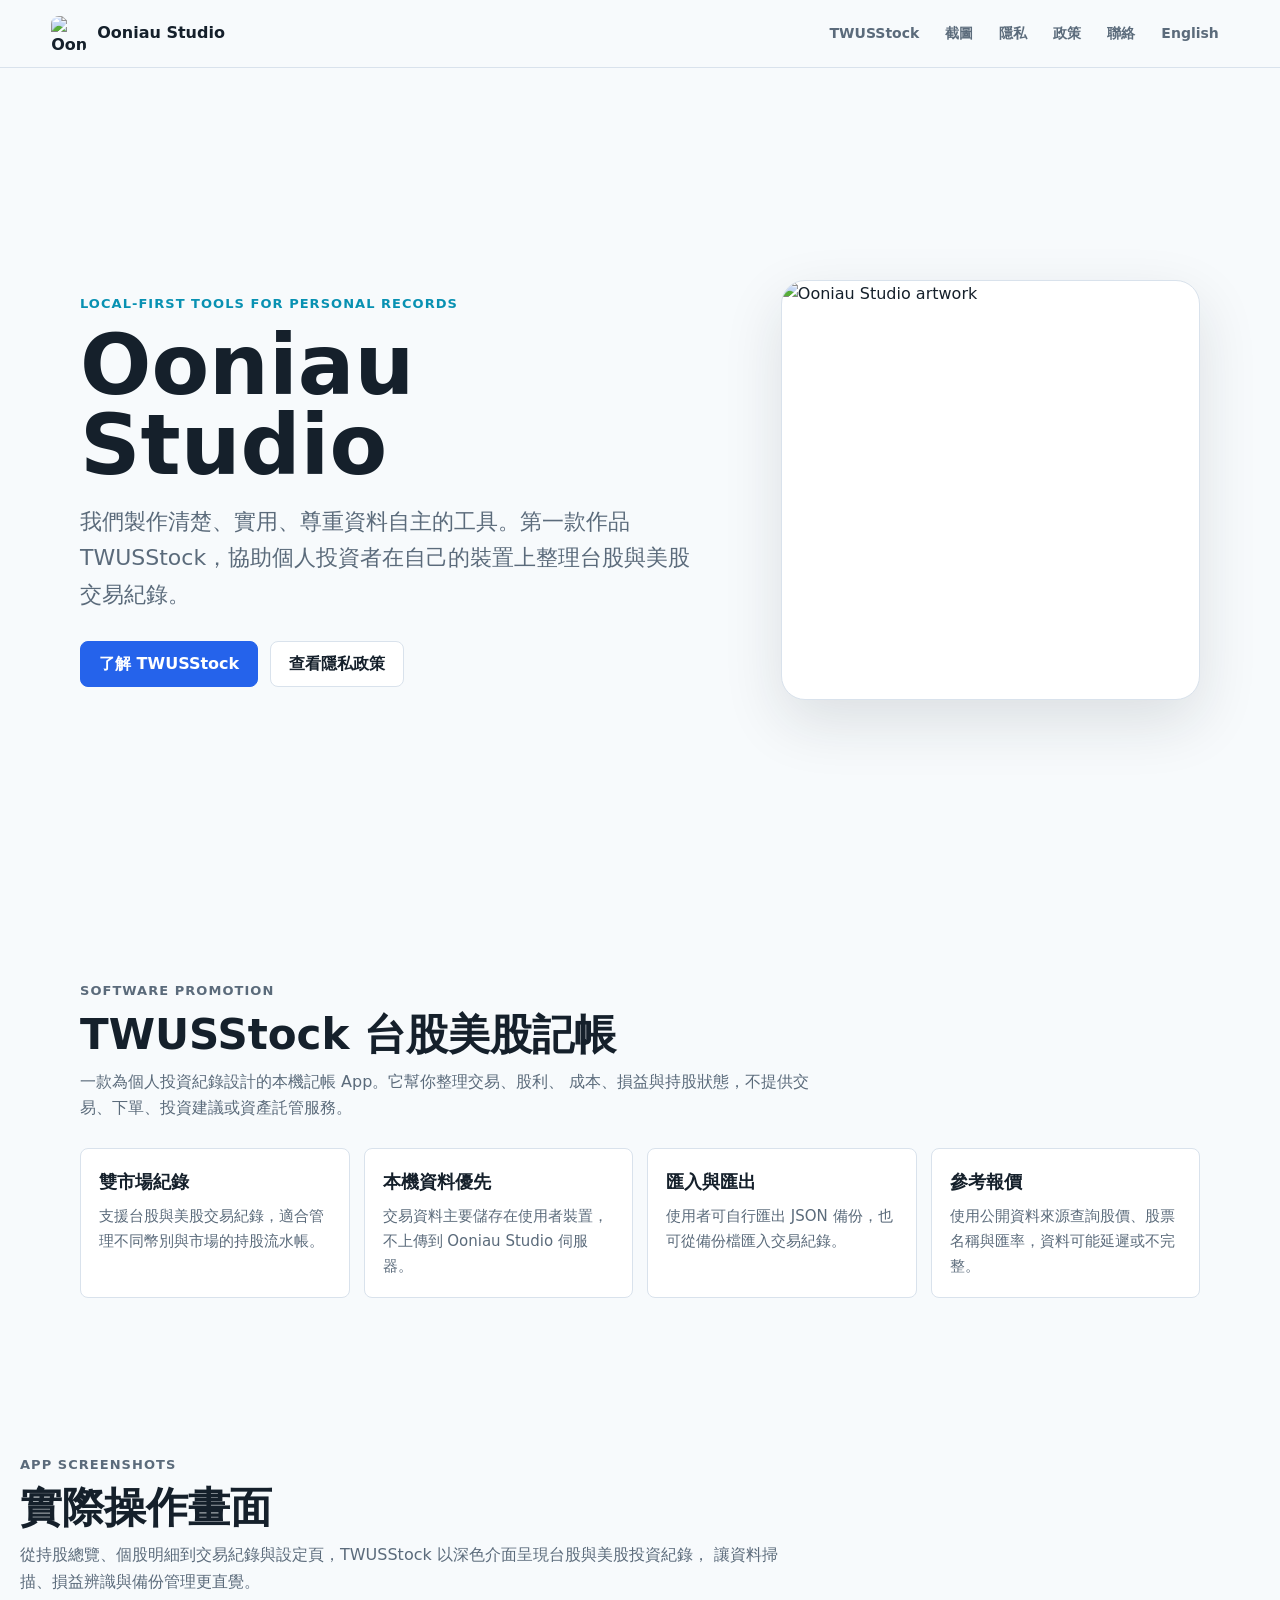
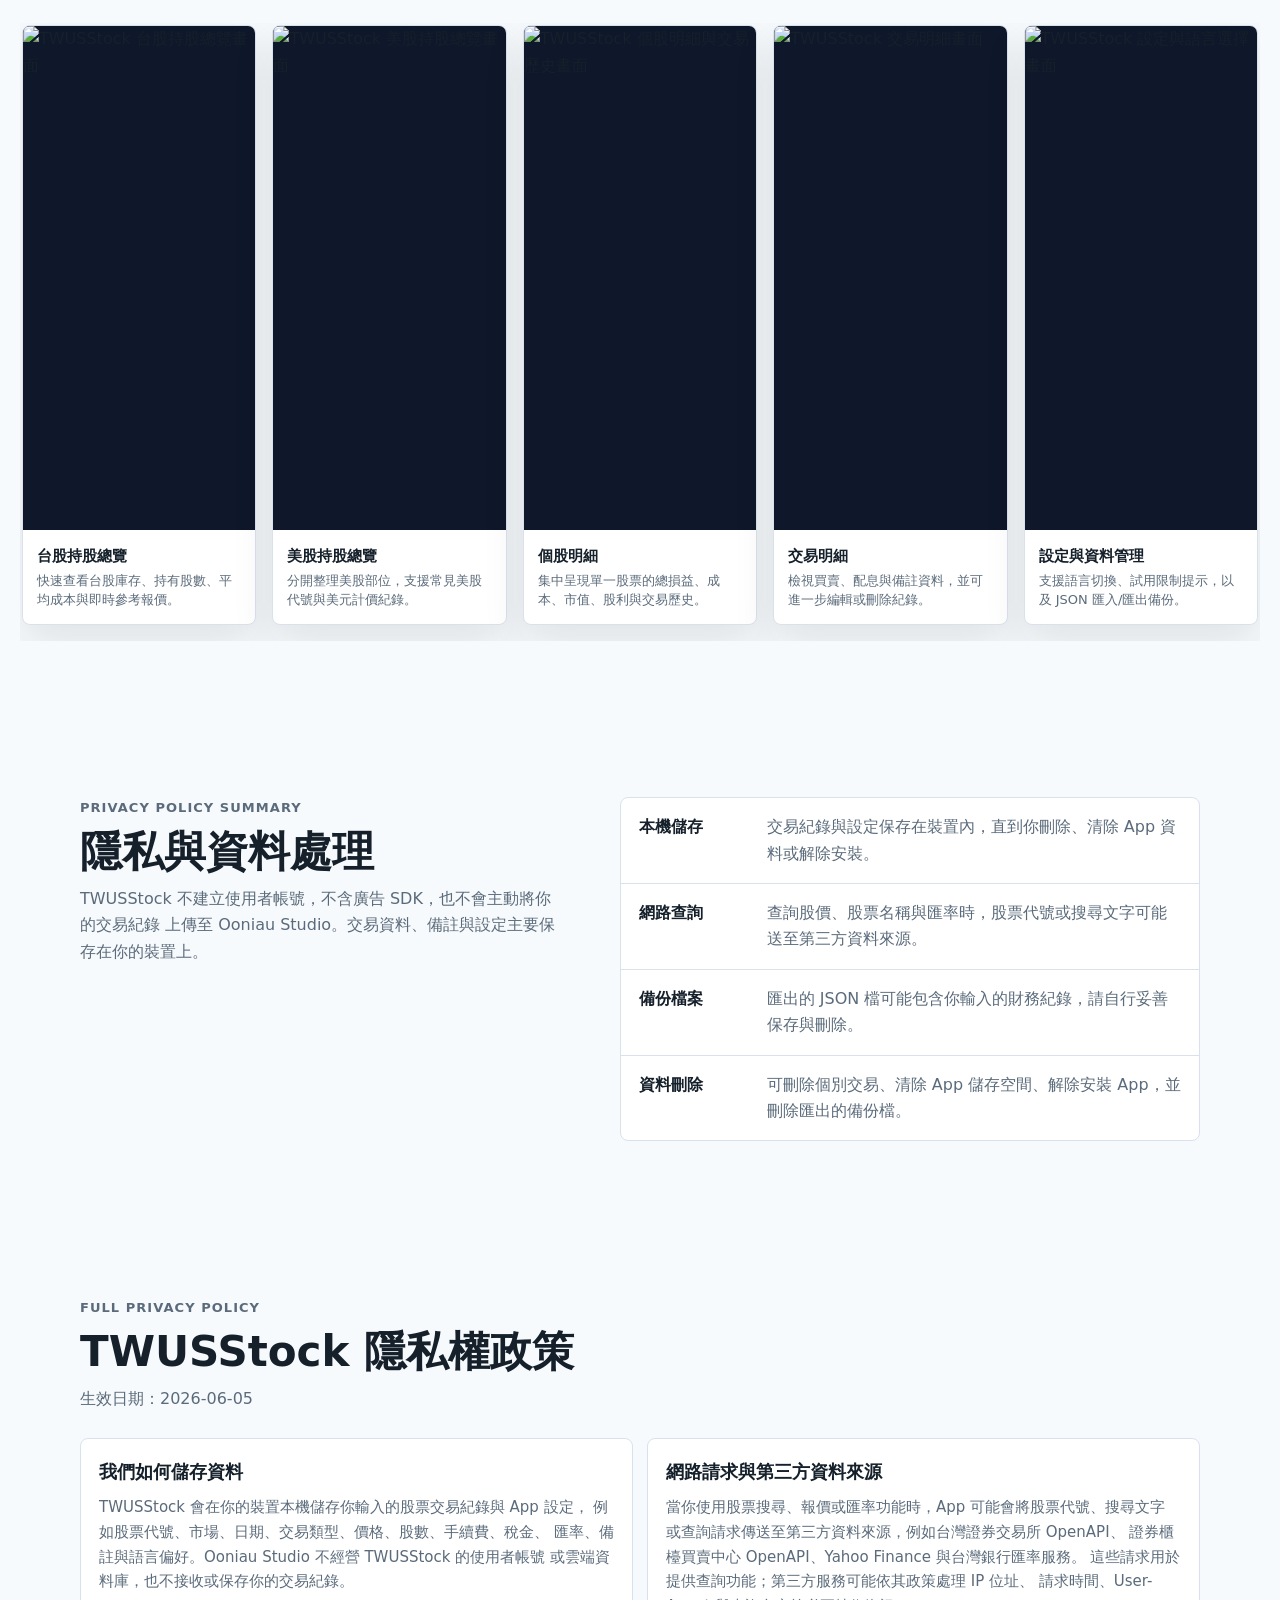
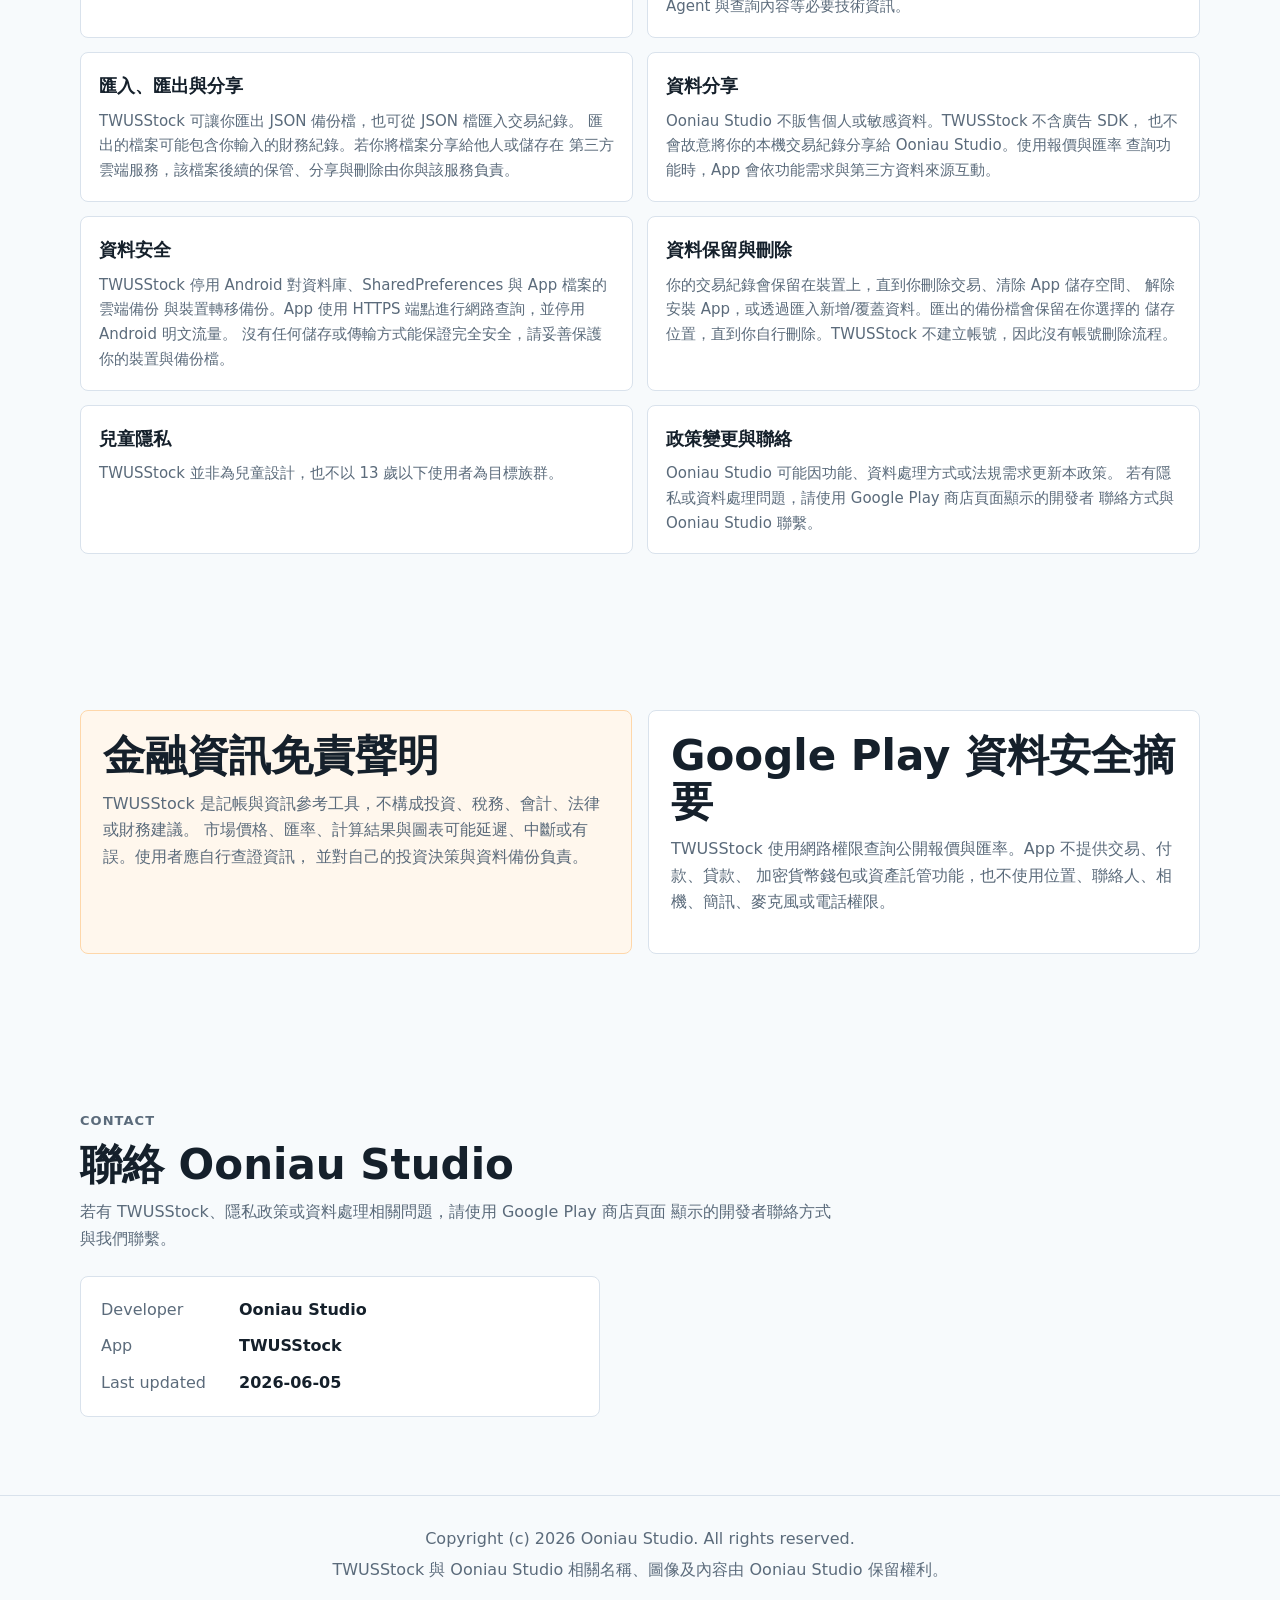
==== index.html @ 5ac54265 "Add files via upload" ====
<!doctype html>
<html lang="zh-Hant">
  <head>
    <meta charset="utf-8">
    <meta name="viewport" content="width=device-width, initial-scale=1">
    <meta
      name="description"
      content="Ooniau Studio creates practical local-first tools. TWUSStock is a Taiwan and US stock bookkeeping app for local portfolio records."
    >
    <title>Ooniau Studio | TWUSStock</title>
    <link rel="stylesheet" href="styles.css">
  </head>
  <body>
    <header class="site-header">
      <a class="brand" href="#top" aria-label="Ooniau Studio home">
        <img src="assets/ooniau_studio.png" alt="Ooniau Studio logo">
        <span>Ooniau Studio</span>
      </a>
      <nav aria-label="Main navigation">
        <a href="#twusstock">TWUSStock</a>
        <a href="#screenshots">截圖</a>
        <a href="#privacy">隱私</a>
        <a href="#policy">政策</a>
        <a href="#contact">聯絡</a>
        <a href="en/">English</a>
      </nav>
    </header>

    <main id="top">
      <section class="hero">
        <div class="hero-copy">
          <p class="eyebrow">Local-first tools for personal records</p>
          <h1>Ooniau Studio</h1>
          <p class="lead">
            我們製作清楚、實用、尊重資料自主的工具。第一款作品
            TWUSStock，協助個人投資者在自己的裝置上整理台股與美股交易紀錄。
          </p>
          <div class="hero-actions">
            <a class="button primary" href="#twusstock">了解 TWUSStock</a>
            <a class="button secondary" href="#privacy">查看隱私政策</a>
          </div>
        </div>
        <div class="hero-media" aria-label="Ooniau Studio visual identity">
          <img src="assets/ooniau_studio.png" alt="Ooniau Studio artwork">
        </div>
      </section>

      <section class="section" id="twusstock">
        <div class="section-heading">
          <p class="eyebrow">Software Promotion</p>
          <h2>TWUSStock 台股美股記帳</h2>
          <p>
            一款為個人投資紀錄設計的本機記帳 App。它幫你整理交易、股利、
            成本、損益與持股狀態，不提供交易、下單、投資建議或資產託管服務。
          </p>
        </div>
        <div class="feature-grid">
          <article>
            <h3>雙市場紀錄</h3>
            <p>支援台股與美股交易紀錄，適合管理不同幣別與市場的持股流水帳。</p>
          </article>
          <article>
            <h3>本機資料優先</h3>
            <p>交易資料主要儲存在使用者裝置，不上傳到 Ooniau Studio 伺服器。</p>
          </article>
          <article>
            <h3>匯入與匯出</h3>
            <p>使用者可自行匯出 JSON 備份，也可從備份檔匯入交易紀錄。</p>
          </article>
          <article>
            <h3>參考報價</h3>
            <p>使用公開資料來源查詢股價、股票名稱與匯率，資料可能延遲或不完整。</p>
          </article>
        </div>
      </section>

      <section class="section screenshots-section" id="screenshots">
        <div class="section-heading">
          <p class="eyebrow">App Screenshots</p>
          <h2>實際操作畫面</h2>
          <p>
            從持股總覽、個股明細到交易紀錄與設定頁，TWUSStock 以深色介面呈現台股與美股投資紀錄，
            讓資料掃描、損益辨識與備份管理更直覺。
          </p>
        </div>
        <div class="screenshot-gallery" aria-label="TWUSStock app screenshots">
          <figure>
            <img
              src="assets/screenshots/twusstock-portfolio-tw.jpg"
              alt="TWUSStock 台股持股總覽畫面"
              loading="lazy"
            >
            <figcaption>
              <strong>台股持股總覽</strong>
              <span>快速查看台股庫存、持有股數、平均成本與即時參考報價。</span>
            </figcaption>
          </figure>
          <figure>
            <img
              src="assets/screenshots/twusstock-portfolio-us.jpg"
              alt="TWUSStock 美股持股總覽畫面"
              loading="lazy"
            >
            <figcaption>
              <strong>美股持股總覽</strong>
              <span>分開整理美股部位，支援常見美股代號與美元計價紀錄。</span>
            </figcaption>
          </figure>
          <figure>
            <img
              src="assets/screenshots/twusstock-stock-detail.jpg"
              alt="TWUSStock 個股明細與交易歷史畫面"
              loading="lazy"
            >
            <figcaption>
              <strong>個股明細</strong>
              <span>集中呈現單一股票的總損益、成本、市值、股利與交易歷史。</span>
            </figcaption>
          </figure>
          <figure>
            <img
              src="assets/screenshots/twusstock-transaction-detail.jpg"
              alt="TWUSStock 交易明細畫面"
              loading="lazy"
            >
            <figcaption>
              <strong>交易明細</strong>
              <span>檢視買賣、配息與備註資料，並可進一步編輯或刪除紀錄。</span>
            </figcaption>
          </figure>
          <figure>
            <img
              src="assets/screenshots/twusstock-settings-language.jpg"
              alt="TWUSStock 設定與語言選擇畫面"
              loading="lazy"
            >
            <figcaption>
              <strong>設定與資料管理</strong>
              <span>支援語言切換、試用限制提示，以及 JSON 匯入/匯出備份。</span>
            </figcaption>
          </figure>
        </div>
      </section>

      <section class="split-section" id="privacy">
        <div>
          <p class="eyebrow">Privacy Policy Summary</p>
          <h2>隱私與資料處理</h2>
          <p>
            TWUSStock 不建立使用者帳號，不含廣告 SDK，也不會主動將你的交易紀錄
            上傳至 Ooniau Studio。交易資料、備註與設定主要保存在你的裝置上。
          </p>
        </div>
        <div class="policy-list">
          <div>
            <strong>本機儲存</strong>
            <span>交易紀錄與設定保存在裝置內，直到你刪除、清除 App 資料或解除安裝。</span>
          </div>
          <div>
            <strong>網路查詢</strong>
            <span>查詢股價、股票名稱與匯率時，股票代號或搜尋文字可能送至第三方資料來源。</span>
          </div>
          <div>
            <strong>備份檔案</strong>
            <span>匯出的 JSON 檔可能包含你輸入的財務紀錄，請自行妥善保存與刪除。</span>
          </div>
          <div>
            <strong>資料刪除</strong>
            <span>可刪除個別交易、清除 App 儲存空間、解除安裝 App，並刪除匯出的備份檔。</span>
          </div>
        </div>
      </section>

      <section class="section" id="full-privacy-policy">
        <div class="section-heading">
          <p class="eyebrow">Full Privacy Policy</p>
          <h2>TWUSStock 隱私權政策</h2>
          <p>生效日期：2026-06-05</p>
        </div>
        <div class="privacy-document">
          <article>
            <h3>我們如何儲存資料</h3>
            <p>
              TWUSStock 會在你的裝置本機儲存你輸入的股票交易紀錄與 App 設定，
              例如股票代號、市場、日期、交易類型、價格、股數、手續費、稅金、
              匯率、備註與語言偏好。Ooniau Studio 不經營 TWUSStock 的使用者帳號
              或雲端資料庫，也不接收或保存你的交易紀錄。
            </p>
          </article>
          <article>
            <h3>網路請求與第三方資料來源</h3>
            <p>
              當你使用股票搜尋、報價或匯率功能時，App 可能會將股票代號、搜尋文字
              或查詢請求傳送至第三方資料來源，例如台灣證券交易所 OpenAPI、
              證券櫃檯買賣中心 OpenAPI、Yahoo Finance 與台灣銀行匯率服務。
              這些請求用於提供查詢功能；第三方服務可能依其政策處理 IP 位址、
              請求時間、User-Agent 與查詢內容等必要技術資訊。
            </p>
          </article>
          <article>
            <h3>匯入、匯出與分享</h3>
            <p>
              TWUSStock 可讓你匯出 JSON 備份檔，也可從 JSON 檔匯入交易紀錄。
              匯出的檔案可能包含你輸入的財務紀錄。若你將檔案分享給他人或儲存在
              第三方雲端服務，該檔案後續的保管、分享與刪除由你與該服務負責。
            </p>
          </article>
          <article>
            <h3>資料分享</h3>
            <p>
              Ooniau Studio 不販售個人或敏感資料。TWUSStock 不含廣告 SDK，
              也不會故意將你的本機交易紀錄分享給 Ooniau Studio。使用報價與匯率
              查詢功能時，App 會依功能需求與第三方資料來源互動。
            </p>
          </article>
          <article>
            <h3>資料安全</h3>
            <p>
              TWUSStock 停用 Android 對資料庫、SharedPreferences 與 App 檔案的雲端備份
              與裝置轉移備份。App 使用 HTTPS 端點進行網路查詢，並停用 Android 明文流量。
              沒有任何儲存或傳輸方式能保證完全安全，請妥善保護你的裝置與備份檔。
            </p>
          </article>
          <article>
            <h3>資料保留與刪除</h3>
            <p>
              你的交易紀錄會保留在裝置上，直到你刪除交易、清除 App 儲存空間、
              解除安裝 App，或透過匯入新增/覆蓋資料。匯出的備份檔會保留在你選擇的
              儲存位置，直到你自行刪除。TWUSStock 不建立帳號，因此沒有帳號刪除流程。
            </p>
          </article>
          <article>
            <h3>兒童隱私</h3>
            <p>
              TWUSStock 並非為兒童設計，也不以 13 歲以下使用者為目標族群。
            </p>
          </article>
          <article>
            <h3>政策變更與聯絡</h3>
            <p>
              Ooniau Studio 可能因功能、資料處理方式或法規需求更新本政策。
              若有隱私或資料處理問題，請使用 Google Play 商店頁面顯示的開發者
              聯絡方式與 Ooniau Studio 聯繫。
            </p>
          </article>
        </div>
      </section>

      <section class="section compact" id="policy">
        <div class="notice">
          <h2>金融資訊免責聲明</h2>
          <p>
            TWUSStock 是記帳與資訊參考工具，不構成投資、稅務、會計、法律或財務建議。
            市場價格、匯率、計算結果與圖表可能延遲、中斷或有誤。使用者應自行查證資訊，
            並對自己的投資決策與資料備份負責。
          </p>
        </div>
        <div class="notice">
          <h2>Google Play 資料安全摘要</h2>
          <p>
            TWUSStock 使用網路權限查詢公開報價與匯率。App 不提供交易、付款、貸款、
            加密貨幣錢包或資產託管功能，也不使用位置、聯絡人、相機、簡訊、麥克風或電話權限。
          </p>
        </div>
      </section>

      <section class="section" id="contact">
        <div class="section-heading">
          <p class="eyebrow">Contact</p>
          <h2>聯絡 Ooniau Studio</h2>
          <p>
            若有 TWUSStock、隱私政策或資料處理相關問題，請使用 Google Play 商店頁面
            顯示的開發者聯絡方式與我們聯繫。
          </p>
        </div>
        <div class="contact-card">
          <span>Developer</span>
          <strong>Ooniau Studio</strong>
          <span>App</span>
          <strong>TWUSStock</strong>
          <span>Last updated</span>
          <strong>2026-06-05</strong>
        </div>
      </section>
    </main>

    <footer>
      <p>Copyright (c) 2026 Ooniau Studio. All rights reserved.</p>
      <p>TWUSStock 與 Ooniau Studio 相關名稱、圖像及內容由 Ooniau Studio 保留權利。</p>
    </footer>
  </body>
</html>
---- styles.css ----
:root {
  color-scheme: light;
  --ink: #15202b;
  --muted: #5b6b7b;
  --line: #d9e2ec;
  --paper: #f7fafc;
  --panel: #ffffff;
  --brand: #2563eb;
  --brand-dark: #1d4ed8;
  --cyan: #0891b2;
  --green: #16803a;
  --warning-bg: #fff7ed;
  --warning-line: #fed7aa;
}

* {
  box-sizing: border-box;
}

html {
  scroll-behavior: smooth;
}

body {
  margin: 0;
  background: var(--paper);
  color: var(--ink);
  font-family:
    Inter, ui-sans-serif, system-ui, -apple-system, BlinkMacSystemFont,
    "Segoe UI", "Noto Sans TC", "Microsoft JhengHei", sans-serif;
  line-height: 1.65;
}

a {
  color: inherit;
}

.site-header {
  position: sticky;
  top: 0;
  z-index: 10;
  display: flex;
  align-items: center;
  justify-content: space-between;
  gap: 24px;
  padding: 14px clamp(18px, 4vw, 56px);
  background: rgba(247, 250, 252, 0.92);
  border-bottom: 1px solid var(--line);
  backdrop-filter: blur(14px);
}

.brand {
  display: inline-flex;
  align-items: center;
  gap: 10px;
  font-weight: 800;
  text-decoration: none;
}

.brand img {
  width: 36px;
  height: 36px;
  border-radius: 8px;
  object-fit: cover;
}

nav {
  display: flex;
  align-items: center;
  gap: 6px;
  flex-wrap: wrap;
}

nav a {
  padding: 8px 10px;
  color: var(--muted);
  font-size: 14px;
  font-weight: 700;
  text-decoration: none;
}

nav a:hover {
  color: var(--brand);
}

main {
  overflow: hidden;
}

.hero,
.section,
.split-section {
  width: min(1120px, calc(100% - 36px));
  margin: 0 auto;
}

.hero {
  display: grid;
  grid-template-columns: minmax(0, 1.08fr) minmax(280px, 0.72fr);
  gap: clamp(28px, 6vw, 72px);
  align-items: center;
  min-height: calc(100vh - 66px);
  padding: 54px 0 44px;
}

.eyebrow {
  margin: 0 0 10px;
  color: var(--cyan);
  font-size: 13px;
  font-weight: 900;
  letter-spacing: 0.08em;
  text-transform: uppercase;
}

h1,
h2,
h3,
p {
  margin-top: 0;
}

h1 {
  margin-bottom: 18px;
  font-size: clamp(44px, 8vw, 84px);
  line-height: 0.96;
  letter-spacing: 0;
}

h2 {
  margin-bottom: 12px;
  font-size: clamp(26px, 4vw, 42px);
  line-height: 1.08;
  letter-spacing: 0;
}

h3 {
  margin-bottom: 8px;
  font-size: 18px;
}

.lead {
  max-width: 680px;
  color: var(--muted);
  font-size: clamp(18px, 2.4vw, 22px);
}

.hero-actions {
  display: flex;
  gap: 12px;
  flex-wrap: wrap;
  margin-top: 28px;
}

.button {
  display: inline-flex;
  align-items: center;
  justify-content: center;
  min-height: 46px;
  padding: 0 18px;
  border: 1px solid var(--line);
  border-radius: 8px;
  font-weight: 800;
  text-decoration: none;
}

.button.primary {
  background: var(--brand);
  border-color: var(--brand);
  color: #ffffff;
}

.button.primary:hover {
  background: var(--brand-dark);
}

.button.secondary {
  background: var(--panel);
  color: var(--ink);
}

.hero-media {
  display: flex;
  justify-content: center;
}

.hero-media img {
  width: min(100%, 420px);
  aspect-ratio: 1 / 1;
  object-fit: contain;
  border-radius: 24px;
  background: #ffffff;
  border: 1px solid var(--line);
  box-shadow: 0 22px 60px rgba(21, 32, 43, 0.12);
}

.section,
.split-section {
  padding: 78px 0;
}

.section-heading {
  max-width: 760px;
}

.section-heading p,
.split-section p,
.notice p {
  color: var(--muted);
}

.feature-grid {
  display: grid;
  grid-template-columns: repeat(4, minmax(0, 1fr));
  gap: 14px;
  margin-top: 26px;
}

.feature-grid article,
.privacy-document article,
.screenshot-gallery figure,
.policy-list,
.contact-card,
.notice {
  background: var(--panel);
  border: 1px solid var(--line);
  border-radius: 8px;
}

.feature-grid article {
  padding: 18px;
}

.feature-grid p {
  margin-bottom: 0;
  color: var(--muted);
  font-size: 15px;
}

.privacy-document {
  display: grid;
  grid-template-columns: repeat(2, minmax(0, 1fr));
  gap: 14px;
  margin-top: 26px;
}

.privacy-document article {
  padding: 18px;
}

.privacy-document p {
  margin-bottom: 0;
  color: var(--muted);
  font-size: 15px;
}

.screenshots-section {
  width: min(1240px, calc(100% - 36px));
}

.screenshot-gallery {
  display: grid;
  grid-template-columns: repeat(5, minmax(180px, 1fr));
  gap: 16px;
  margin-top: 28px;
  overflow-x: auto;
  padding: 2px 2px 16px;
}

.screenshot-gallery figure {
  margin: 0;
  min-width: 180px;
  overflow: hidden;
  box-shadow: 0 18px 42px rgba(21, 32, 43, 0.1);
}

.screenshot-gallery img {
  display: block;
  width: 100%;
  aspect-ratio: 9 / 19.5;
  object-fit: cover;
  object-position: top center;
  background: #0f172a;
}

.screenshot-gallery figcaption {
  display: grid;
  gap: 4px;
  padding: 14px;
}

.screenshot-gallery strong {
  color: var(--ink);
  font-size: 15px;
}

.screenshot-gallery span {
  color: var(--muted);
  font-size: 13px;
  line-height: 1.45;
}

.split-section {
  display: grid;
  grid-template-columns: minmax(0, 0.82fr) minmax(300px, 1fr);
  gap: clamp(24px, 5vw, 64px);
  align-items: start;
}

.policy-list {
  display: grid;
  gap: 0;
  overflow: hidden;
}

.policy-list div {
  display: grid;
  grid-template-columns: 112px 1fr;
  gap: 16px;
  padding: 16px 18px;
  border-bottom: 1px solid var(--line);
}

.policy-list div:last-child {
  border-bottom: 0;
}

.policy-list strong {
  color: var(--ink);
}

.policy-list span {
  color: var(--muted);
}

.compact {
  display: grid;
  grid-template-columns: repeat(2, minmax(0, 1fr));
  gap: 16px;
}

.notice {
  padding: 22px;
}

.notice:first-child {
  background: var(--warning-bg);
  border-color: var(--warning-line);
}

.contact-card {
  display: grid;
  grid-template-columns: 120px 1fr;
  gap: 10px 18px;
  width: min(520px, 100%);
  padding: 20px;
  margin-top: 24px;
}

.contact-card span {
  color: var(--muted);
}

.contact-card strong {
  color: var(--ink);
}

footer {
  padding: 30px 18px 42px;
  border-top: 1px solid var(--line);
  color: var(--muted);
  text-align: center;
}

footer p {
  margin-bottom: 4px;
}

@media (max-width: 860px) {
  .site-header {
    position: static;
    align-items: flex-start;
    flex-direction: column;
  }

  .hero,
  .split-section,
  .compact {
    grid-template-columns: 1fr;
  }

  .hero {
    min-height: auto;
    padding-top: 40px;
  }

  .hero-media {
    justify-content: flex-start;
  }

  .feature-grid {
    grid-template-columns: repeat(2, minmax(0, 1fr));
  }

  .screenshot-gallery {
    grid-template-columns: repeat(3, minmax(180px, 1fr));
  }

  .privacy-document {
    grid-template-columns: 1fr;
  }
}

@media (max-width: 560px) {
  .hero,
  .section,
  .split-section,
  .screenshots-section {
    width: min(100% - 28px, 1120px);
  }

  nav a {
    padding-left: 0;
    padding-right: 12px;
  }

  .feature-grid,
  .privacy-document,
  .policy-list div,
  .contact-card {
    grid-template-columns: 1fr;
  }

  .section,
  .split-section {
    padding: 54px 0;
  }

  .screenshot-gallery {
    grid-template-columns: repeat(5, minmax(172px, 78vw));
  }
}
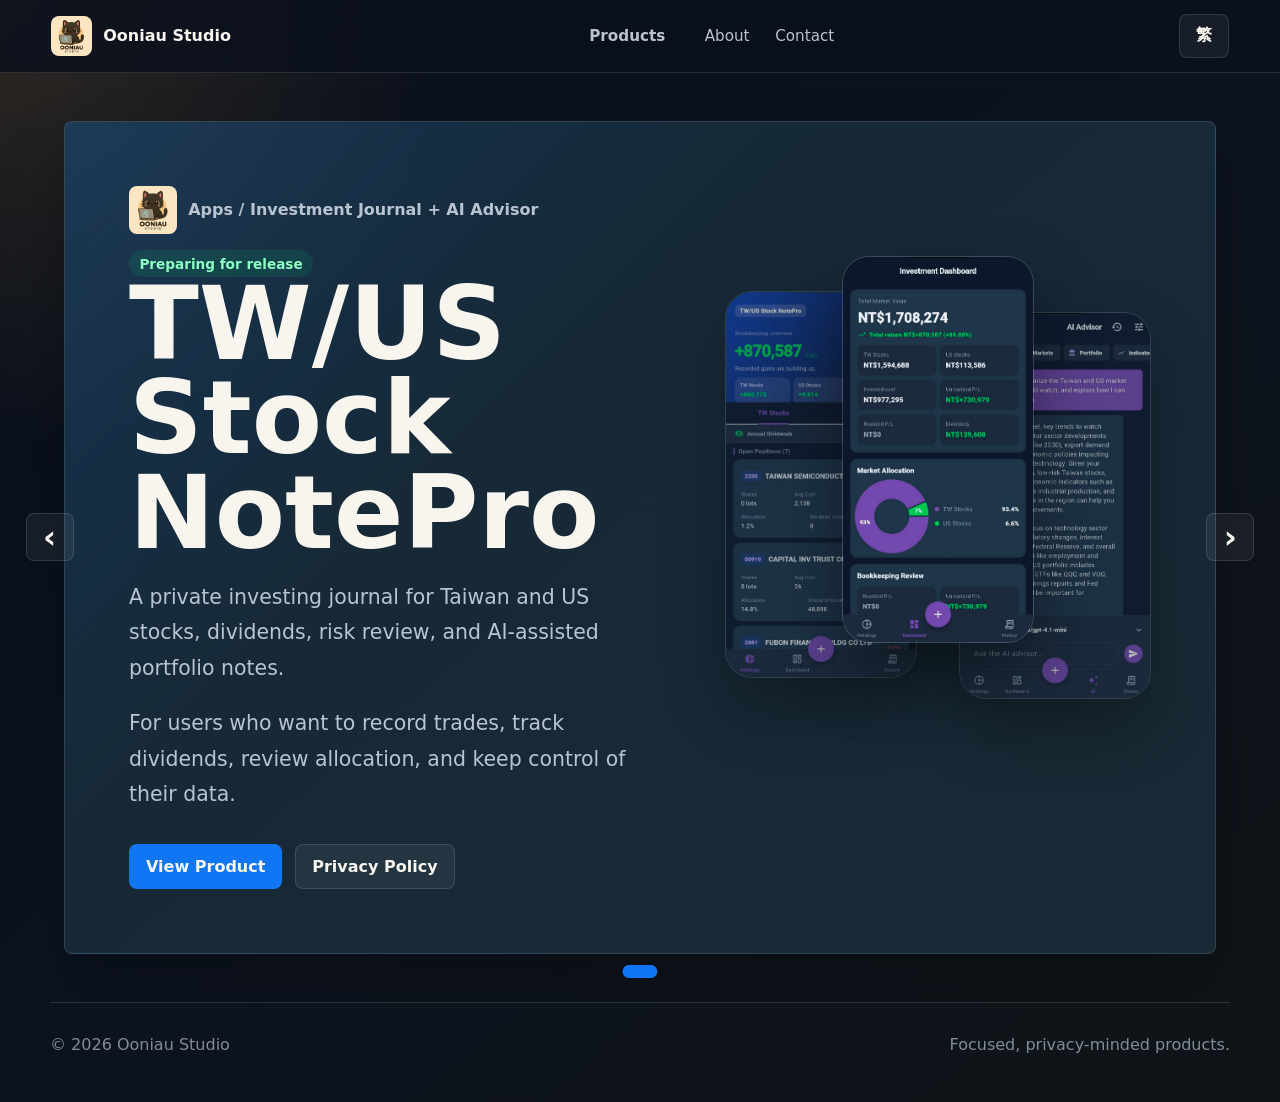
==== commit 0d8c52ec: "Add files via upload" ====
--- a/index.html
+++ b/index.html
@@ -1,292 +1,56 @@
 <!doctype html>
 <html lang="zh-Hant">
-  <head>
-    <meta charset="utf-8">
-    <meta name="viewport" content="width=device-width, initial-scale=1">
-    <meta
-      name="description"
-      content="Ooniau Studio creates practical local-first tools. TWUSStock is a Taiwan and US stock bookkeeping app for local portfolio records."
-    >
-    <title>Ooniau Studio | TWUSStock</title>
-    <link rel="stylesheet" href="styles.css">
-  </head>
-  <body>
-    <header class="site-header">
-      <a class="brand" href="#top" aria-label="Ooniau Studio home">
-        <img src="assets/ooniau_studio.png" alt="Ooniau Studio logo">
-        <span>Ooniau Studio</span>
-      </a>
-      <nav aria-label="Main navigation">
-        <a href="#twusstock">TWUSStock</a>
-        <a href="#screenshots">截圖</a>
-        <a href="#privacy">隱私</a>
-        <a href="#policy">政策</a>
-        <a href="#contact">聯絡</a>
-        <a href="en/">English</a>
-      </nav>
-    </header>
 
-    <main id="top">
-      <section class="hero">
-        <div class="hero-copy">
-          <p class="eyebrow">Local-first tools for personal records</p>
-          <h1>Ooniau Studio</h1>
-          <p class="lead">
-            我們製作清楚、實用、尊重資料自主的工具。第一款作品
-            TWUSStock，協助個人投資者在自己的裝置上整理台股與美股交易紀錄。
-          </p>
-          <div class="hero-actions">
-            <a class="button primary" href="#twusstock">了解 TWUSStock</a>
-            <a class="button secondary" href="#privacy">查看隱私政策</a>
+<head>
+  <meta charset="utf-8">
+  <meta name="viewport" content="width=device-width, initial-scale=1">
+  <title>Ooniau Studio</title>
+  <meta name="description" content="Ooniau Studio product site.">
+  <meta property="og:title" content="Ooniau Studio">
+  <meta property="og:description" content="Products by Ooniau Studio.">
+  <meta property="og:image" content="assets/brand/ooniau-logo.png">
+  <link rel="icon" href="assets/brand/ooniau-logo.png">
+  <link rel="stylesheet" href="styles.css">
+</head>
+
+<body>
+  <header class="site-header">
+    <a class="brand" href="index.html" aria-label="About Ooniau Studio">
+      <img src="assets/brand/ooniau-logo.png" alt="Ooniau Studio logo">
+      <span>Ooniau Studio</span>
+    </a>
+    <nav aria-label="Primary">
+      <div class="menu-tree">
+        <button class="menu-trigger" type="button" data-menu-trigger="products" aria-expanded="false"
+          data-i18n="navProducts">產品</button>
+        <div class="menu-panel" data-menu-panel="products">
+          <button class="menu-row" type="button" data-submenu-trigger="apps" aria-expanded="false">Apps</button>
+          <div class="submenu-panel" data-submenu-panel="apps">
+            <a href="twusstockpro.html">TWUS StockPro</a>
           </div>
         </div>
-        <div class="hero-media" aria-label="Ooniau Studio visual identity">
-          <img src="assets/ooniau_studio.png" alt="Ooniau Studio artwork">
-        </div>
-      </section>
+      </div>
+      <a href="about.html" data-i18n="navAbout">關於</a>
+      <a href="twusstockpro.html#contact" data-i18n="navContact">聯絡</a>
+    </nav>
+    <button class="lang-toggle" type="button" id="langToggle" aria-label="Toggle language">EN</button>
+  </header>
 
-      <section class="section" id="twusstock">
-        <div class="section-heading">
-          <p class="eyebrow">Software Promotion</p>
-          <h2>TWUSStock 台股美股記帳</h2>
-          <p>
-            一款為個人投資紀錄設計的本機記帳 App。它幫你整理交易、股利、
-            成本、損益與持股狀態，不提供交易、下單、投資建議或資產託管服務。
-          </p>
-        </div>
-        <div class="feature-grid">
-          <article>
-            <h3>雙市場紀錄</h3>
-            <p>支援台股與美股交易紀錄，適合管理不同幣別與市場的持股流水帳。</p>
-          </article>
-          <article>
-            <h3>本機資料優先</h3>
-            <p>交易資料主要儲存在使用者裝置，不上傳到 Ooniau Studio 伺服器。</p>
-          </article>
-          <article>
-            <h3>匯入與匯出</h3>
-            <p>使用者可自行匯出 JSON 備份，也可從備份檔匯入交易紀錄。</p>
-          </article>
-          <article>
-            <h3>參考報價</h3>
-            <p>使用公開資料來源查詢股價、股票名稱與匯率，資料可能延遲或不完整。</p>
-          </article>
-        </div>
-      </section>
+  <main id="top">
+    <section class="product-carousel" aria-label="Product carousel">
+      <button class="carousel-button prev" type="button" id="carouselPrev" aria-label="Previous product">‹</button>
+      <div class="carousel-stage" id="productCarousel"></div>
+      <button class="carousel-button next" type="button" id="carouselNext" aria-label="Next product">›</button>
+      <div class="carousel-dots" id="carouselDots" aria-label="Product carousel pagination"></div>
+    </section>
+  </main>
 
-      <section class="section screenshots-section" id="screenshots">
-        <div class="section-heading">
-          <p class="eyebrow">App Screenshots</p>
-          <h2>實際操作畫面</h2>
-          <p>
-            從持股總覽、個股明細到交易紀錄與設定頁，TWUSStock 以深色介面呈現台股與美股投資紀錄，
-            讓資料掃描、損益辨識與備份管理更直覺。
-          </p>
-        </div>
-        <div class="screenshot-gallery" aria-label="TWUSStock app screenshots">
-          <figure>
-            <img
-              src="assets/screenshots/twusstock-portfolio-tw.jpg"
-              alt="TWUSStock 台股持股總覽畫面"
-              loading="lazy"
-            >
-            <figcaption>
-              <strong>台股持股總覽</strong>
-              <span>快速查看台股庫存、持有股數、平均成本與即時參考報價。</span>
-            </figcaption>
-          </figure>
-          <figure>
-            <img
-              src="assets/screenshots/twusstock-portfolio-us.jpg"
-              alt="TWUSStock 美股持股總覽畫面"
-              loading="lazy"
-            >
-            <figcaption>
-              <strong>美股持股總覽</strong>
-              <span>分開整理美股部位，支援常見美股代號與美元計價紀錄。</span>
-            </figcaption>
-          </figure>
-          <figure>
-            <img
-              src="assets/screenshots/twusstock-stock-detail.jpg"
-              alt="TWUSStock 個股明細與交易歷史畫面"
-              loading="lazy"
-            >
-            <figcaption>
-              <strong>個股明細</strong>
-              <span>集中呈現單一股票的總損益、成本、市值、股利與交易歷史。</span>
-            </figcaption>
-          </figure>
-          <figure>
-            <img
-              src="assets/screenshots/twusstock-transaction-detail.jpg"
-              alt="TWUSStock 交易明細畫面"
-              loading="lazy"
-            >
-            <figcaption>
-              <strong>交易明細</strong>
-              <span>檢視買賣、配息與備註資料，並可進一步編輯或刪除紀錄。</span>
-            </figcaption>
-          </figure>
-          <figure>
-            <img
-              src="assets/screenshots/twusstock-settings-language.jpg"
-              alt="TWUSStock 設定與語言選擇畫面"
-              loading="lazy"
-            >
-            <figcaption>
-              <strong>設定與資料管理</strong>
-              <span>支援語言切換、試用限制提示，以及 JSON 匯入/匯出備份。</span>
-            </figcaption>
-          </figure>
-        </div>
-      </section>
+  <footer>
+    <span>© <span id="year"></span> Ooniau Studio</span>
+    <span data-i18n="footerText">專注、可靠、重視隱私的產品。</span>
+  </footer>
 
-      <section class="split-section" id="privacy">
-        <div>
-          <p class="eyebrow">Privacy Policy Summary</p>
-          <h2>隱私與資料處理</h2>
-          <p>
-            TWUSStock 不建立使用者帳號，不含廣告 SDK，也不會主動將你的交易紀錄
-            上傳至 Ooniau Studio。交易資料、備註與設定主要保存在你的裝置上。
-          </p>
-        </div>
-        <div class="policy-list">
-          <div>
-            <strong>本機儲存</strong>
-            <span>交易紀錄與設定保存在裝置內，直到你刪除、清除 App 資料或解除安裝。</span>
-          </div>
-          <div>
-            <strong>網路查詢</strong>
-            <span>查詢股價、股票名稱與匯率時，股票代號或搜尋文字可能送至第三方資料來源。</span>
-          </div>
-          <div>
-            <strong>備份檔案</strong>
-            <span>匯出的 JSON 檔可能包含你輸入的財務紀錄，請自行妥善保存與刪除。</span>
-          </div>
-          <div>
-            <strong>資料刪除</strong>
-            <span>可刪除個別交易、清除 App 儲存空間、解除安裝 App，並刪除匯出的備份檔。</span>
-          </div>
-        </div>
-      </section>
+  <script src="site.js"></script>
+</body>
 
-      <section class="section" id="full-privacy-policy">
-        <div class="section-heading">
-          <p class="eyebrow">Full Privacy Policy</p>
-          <h2>TWUSStock 隱私權政策</h2>
-          <p>生效日期：2026-06-05</p>
-        </div>
-        <div class="privacy-document">
-          <article>
-            <h3>我們如何儲存資料</h3>
-            <p>
-              TWUSStock 會在你的裝置本機儲存你輸入的股票交易紀錄與 App 設定，
-              例如股票代號、市場、日期、交易類型、價格、股數、手續費、稅金、
-              匯率、備註與語言偏好。Ooniau Studio 不經營 TWUSStock 的使用者帳號
-              或雲端資料庫，也不接收或保存你的交易紀錄。
-            </p>
-          </article>
-          <article>
-            <h3>網路請求與第三方資料來源</h3>
-            <p>
-              當你使用股票搜尋、報價或匯率功能時，App 可能會將股票代號、搜尋文字
-              或查詢請求傳送至第三方資料來源，例如台灣證券交易所 OpenAPI、
-              證券櫃檯買賣中心 OpenAPI、Yahoo Finance 與台灣銀行匯率服務。
-              這些請求用於提供查詢功能；第三方服務可能依其政策處理 IP 位址、
-              請求時間、User-Agent 與查詢內容等必要技術資訊。
-            </p>
-          </article>
-          <article>
-            <h3>匯入、匯出與分享</h3>
-            <p>
-              TWUSStock 可讓你匯出 JSON 備份檔，也可從 JSON 檔匯入交易紀錄。
-              匯出的檔案可能包含你輸入的財務紀錄。若你將檔案分享給他人或儲存在
-              第三方雲端服務，該檔案後續的保管、分享與刪除由你與該服務負責。
-            </p>
-          </article>
-          <article>
-            <h3>資料分享</h3>
-            <p>
-              Ooniau Studio 不販售個人或敏感資料。TWUSStock 不含廣告 SDK，
-              也不會故意將你的本機交易紀錄分享給 Ooniau Studio。使用報價與匯率
-              查詢功能時，App 會依功能需求與第三方資料來源互動。
-            </p>
-          </article>
-          <article>
-            <h3>資料安全</h3>
-            <p>
-              TWUSStock 停用 Android 對資料庫、SharedPreferences 與 App 檔案的雲端備份
-              與裝置轉移備份。App 使用 HTTPS 端點進行網路查詢，並停用 Android 明文流量。
-              沒有任何儲存或傳輸方式能保證完全安全，請妥善保護你的裝置與備份檔。
-            </p>
-          </article>
-          <article>
-            <h3>資料保留與刪除</h3>
-            <p>
-              你的交易紀錄會保留在裝置上，直到你刪除交易、清除 App 儲存空間、
-              解除安裝 App，或透過匯入新增/覆蓋資料。匯出的備份檔會保留在你選擇的
-              儲存位置，直到你自行刪除。TWUSStock 不建立帳號，因此沒有帳號刪除流程。
-            </p>
-          </article>
-          <article>
-            <h3>兒童隱私</h3>
-            <p>
-              TWUSStock 並非為兒童設計，也不以 13 歲以下使用者為目標族群。
-            </p>
-          </article>
-          <article>
-            <h3>政策變更與聯絡</h3>
-            <p>
-              Ooniau Studio 可能因功能、資料處理方式或法規需求更新本政策。
-              若有隱私或資料處理問題，請使用 Google Play 商店頁面顯示的開發者
-              聯絡方式與 Ooniau Studio 聯繫。
-            </p>
-          </article>
-        </div>
-      </section>
-
-      <section class="section compact" id="policy">
-        <div class="notice">
-          <h2>金融資訊免責聲明</h2>
-          <p>
-            TWUSStock 是記帳與資訊參考工具，不構成投資、稅務、會計、法律或財務建議。
-            市場價格、匯率、計算結果與圖表可能延遲、中斷或有誤。使用者應自行查證資訊，
-            並對自己的投資決策與資料備份負責。
-          </p>
-        </div>
-        <div class="notice">
-          <h2>Google Play 資料安全摘要</h2>
-          <p>
-            TWUSStock 使用網路權限查詢公開報價與匯率。App 不提供交易、付款、貸款、
-            加密貨幣錢包或資產託管功能，也不使用位置、聯絡人、相機、簡訊、麥克風或電話權限。
-          </p>
-        </div>
-      </section>
-
-      <section class="section" id="contact">
-        <div class="section-heading">
-          <p class="eyebrow">Contact</p>
-          <h2>聯絡 Ooniau Studio</h2>
-          <p>
-            若有 TWUSStock、隱私政策或資料處理相關問題，請使用 Google Play 商店頁面
-            顯示的開發者聯絡方式與我們聯繫。
-          </p>
-        </div>
-        <div class="contact-card">
-          <span>Developer</span>
-          <strong>Ooniau Studio</strong>
-          <span>App</span>
-          <strong>TWUSStock</strong>
-          <span>Last updated</span>
-          <strong>2026-06-05</strong>
-        </div>
-      </section>
-    </main>
-
-    <footer>
-      <p>Copyright (c) 2026 Ooniau Studio. All rights reserved.</p>
-      <p>TWUSStock 與 Ooniau Studio 相關名稱、圖像及內容由 Ooniau Studio 保留權利。</p>
-    </footer>
-  </body>
 </html>
--- a/styles.css
+++ b/styles.css
@@ -1,16 +1,18 @@
 :root {
-  color-scheme: light;
-  --ink: #15202b;
-  --muted: #5b6b7b;
-  --line: #d9e2ec;
-  --paper: #f7fafc;
-  --panel: #ffffff;
-  --brand: #2563eb;
-  --brand-dark: #1d4ed8;
-  --cyan: #0891b2;
-  --green: #16803a;
-  --warning-bg: #fff7ed;
-  --warning-line: #fed7aa;
+  color-scheme: dark;
+  --ink: #f7f5ee;
+  --muted: #b9c4d0;
+  --dim: #7f8c9a;
+  --bg: #0a111d;
+  --panel: #142536;
+  --panel-2: #1e3845;
+  --line: rgba(255, 255, 255, 0.12);
+  --blue: #1176f4;
+  --green: #02ce68;
+  --purple: #8650cf;
+  --amber: #f4b353;
+  --cream: #f3ddaf;
+  font-family: Inter, ui-sans-serif, system-ui, -apple-system, BlinkMacSystemFont, "Segoe UI", sans-serif;
 }
 
 * {
@@ -22,93 +24,311 @@
 }
 
 body {
+  min-width: 320px;
   margin: 0;
-  background: var(--paper);
+  background:
+    radial-gradient(circle at top left, rgba(244, 179, 83, 0.16), transparent 28rem),
+    linear-gradient(140deg, #080e19 0%, #0c1320 45%, #101417 100%);
   color: var(--ink);
-  font-family:
-    Inter, ui-sans-serif, system-ui, -apple-system, BlinkMacSystemFont,
-    "Segoe UI", "Noto Sans TC", "Microsoft JhengHei", sans-serif;
-  line-height: 1.65;
+  overflow-x: hidden;
 }
 
 a {
   color: inherit;
+  text-decoration: none;
+}
+
+img {
+  max-width: 100%;
 }
 
 .site-header {
   position: sticky;
   top: 0;
-  z-index: 10;
+  z-index: 20;
   display: flex;
+  flex-wrap: wrap;
   align-items: center;
   justify-content: space-between;
-  gap: 24px;
-  padding: 14px clamp(18px, 4vw, 56px);
-  background: rgba(247, 250, 252, 0.92);
+  gap: 1rem;
+  padding: 0.85rem clamp(1rem, 4vw, 4rem);
+  background: rgba(10, 17, 29, 0.82);
   border-bottom: 1px solid var(--line);
-  backdrop-filter: blur(14px);
+  backdrop-filter: blur(18px);
 }
 
 .brand {
   display: inline-flex;
   align-items: center;
-  gap: 10px;
+  gap: 0.7rem;
+  min-width: 0;
   font-weight: 800;
-  text-decoration: none;
+  white-space: nowrap;
 }
 
 .brand img {
-  width: 36px;
-  height: 36px;
+  width: 2.55rem;
+  height: 2.55rem;
   border-radius: 8px;
   object-fit: cover;
 }
 
 nav {
   display: flex;
+  flex-wrap: wrap;
   align-items: center;
-  gap: 6px;
-  flex-wrap: wrap;
-}
-
-nav a {
-  padding: 8px 10px;
-  color: var(--muted);
-  font-size: 14px;
+  gap: clamp(0.8rem, 2vw, 1.6rem);
+  color: var(--muted);
+  font-size: 0.95rem;
+}
+
+nav a,
+.menu-trigger,
+.menu-row {
+  white-space: nowrap;
+}
+
+nav a:hover {
+  color: var(--ink);
+}
+
+.menu-tree {
+  position: relative;
+}
+
+.menu-trigger,
+.menu-row {
+  min-height: 2.35rem;
+  padding: 0 0.8rem;
+  color: var(--muted);
+  border-color: transparent;
+  background: transparent;
   font-weight: 700;
-  text-decoration: none;
-}
-
-nav a:hover {
-  color: var(--brand);
-}
-
-main {
+}
+
+.menu-trigger:hover,
+.menu-row:hover {
+  color: var(--ink);
+}
+
+.menu-panel,
+.submenu-panel {
+  position: absolute;
+  top: calc(100% + 0.5rem);
+  left: 0;
+  display: none;
+  min-width: 13rem;
+  padding: 0.45rem;
+  border: 1px solid var(--line);
+  border-radius: 8px;
+  background: rgba(14, 25, 39, 0.98);
+  box-shadow: 0 1.5rem 3rem rgba(0, 0, 0, 0.32);
+}
+
+.menu-panel.open,
+.submenu-panel.open {
+  display: grid;
+  gap: 0.25rem;
+}
+
+.menu-row {
+  display: flex;
+  width: 100%;
+  align-items: center;
+  justify-content: space-between;
+  text-align: left;
+}
+
+.menu-row::after {
+  content: "›";
+  color: var(--dim);
+}
+
+.submenu-panel {
+  top: 0;
+  left: calc(100% + 0.45rem);
+}
+
+.submenu-panel a {
+  display: block;
+  padding: 0.75rem 0.85rem;
+  border-radius: 8px;
+  color: var(--muted);
+  white-space: nowrap;
+}
+
+.submenu-panel a:hover {
+  color: var(--ink);
+  background: rgba(255, 255, 255, 0.06);
+}
+
+button,
+.primary-action,
+.secondary-action {
+  min-height: 2.8rem;
+  border-radius: 8px;
+  border: 1px solid var(--line);
+  padding: 0 1rem;
+  color: var(--ink);
+  font: inherit;
+  font-weight: 750;
+}
+
+button {
+  cursor: pointer;
+  background: rgba(255, 255, 255, 0.06);
+}
+
+.lang-toggle {
+  min-width: 3.1rem;
+}
+
+.product-carousel {
+  position: relative;
+  min-height: min(790px, calc(100svh - 4rem));
+  display: grid;
+  align-items: center;
+  padding: clamp(1rem, 4vw, 3rem) clamp(1rem, 5vw, 5.5rem) 3rem;
   overflow: hidden;
 }
 
-.hero,
-.section,
-.split-section {
-  width: min(1120px, calc(100% - 36px));
+.carousel-stage {
+  width: min(1280px, 100%);
   margin: 0 auto;
 }
 
+.carousel-card,
 .hero {
-  display: grid;
-  grid-template-columns: minmax(0, 1.08fr) minmax(280px, 0.72fr);
-  gap: clamp(28px, 6vw, 72px);
+  min-height: min(760px, calc(100svh - 4rem));
+  display: grid;
+  grid-template-columns: minmax(0, 1fr) minmax(18rem, 0.82fr);
+  gap: clamp(2rem, 6vw, 5rem);
   align-items: center;
-  min-height: calc(100vh - 66px);
-  padding: 54px 0 44px;
+  padding: clamp(2rem, 5vw, 4rem);
+  border-radius: 8px;
+  border: 1px solid var(--line);
+  background:
+    linear-gradient(135deg, color-mix(in srgb, var(--product-accent, var(--blue)) 16%, transparent), transparent 36%),
+    rgba(30, 56, 69, 0.64);
+  box-shadow: 0 2rem 4rem rgba(0, 0, 0, 0.25);
+  overflow: hidden;
+}
+
+.carousel-copy {
+  max-width: 42rem;
+}
+
+.product-kicker {
+  display: inline-flex;
+  align-items: center;
+  gap: 0.7rem;
+  margin-bottom: 1rem;
+  color: var(--muted);
+  font-weight: 850;
+}
+
+.product-kicker img {
+  width: 3rem;
+  height: 3rem;
+  border-radius: 8px;
+  object-fit: cover;
+}
+
+.carousel-copy p {
+  max-width: 42rem;
+  color: var(--muted);
+  font-size: clamp(1.04rem, 1.8vw, 1.28rem);
+  line-height: 1.72;
+}
+
+.carousel-description {
+  margin-top: 0.4rem;
+  color: var(--ink);
+}
+
+.carousel-media {
+  position: relative;
+  min-height: clamp(25rem, 44vw, 39rem);
+}
+
+.carousel-phone {
+  position: absolute;
+  width: clamp(9.5rem, 15vw, 17rem);
+  max-height: 38rem;
+  border-radius: 1.7rem;
+  object-fit: cover;
+  border: 1px solid rgba(255, 255, 255, 0.16);
+  box-shadow: 0 2rem 4rem rgba(0, 0, 0, 0.42);
+}
+
+.carousel-phone.shot-1 {
+  left: 0;
+  top: 2.2rem;
+  opacity: 0.72;
+}
+
+.carousel-phone.shot-2 {
+  left: 50%;
+  top: 0;
+  z-index: 2;
+  transform: translateX(-50%);
+}
+
+.carousel-phone.shot-3 {
+  right: 0;
+  top: 3.5rem;
+  opacity: 0.72;
+}
+
+.carousel-button {
+  position: absolute;
+  top: 50%;
+  z-index: 5;
+  width: 3rem;
+  min-height: 3rem;
+  padding: 0;
+  transform: translateY(-50%);
+  font-size: 2rem;
+  line-height: 1;
+}
+
+.carousel-button.prev {
+  left: clamp(0.5rem, 2vw, 1.8rem);
+}
+
+.carousel-button.next {
+  right: clamp(0.5rem, 2vw, 1.8rem);
+}
+
+.carousel-dots {
+  position: absolute;
+  left: 50%;
+  bottom: 1.5rem;
+  display: flex;
+  gap: 0.5rem;
+  transform: translateX(-50%);
+}
+
+.carousel-dots button {
+  width: 0.8rem;
+  min-width: 0.8rem;
+  min-height: 0.8rem;
+  padding: 0;
+  border-radius: 999px;
+}
+
+.carousel-dots button.active {
+  width: 2.2rem;
+  background: var(--blue);
+  border-color: transparent;
 }
 
 .eyebrow {
-  margin: 0 0 10px;
-  color: var(--cyan);
-  font-size: 13px;
-  font-weight: 900;
-  letter-spacing: 0.08em;
+  margin: 0 0 0.85rem;
+  color: var(--amber);
+  font-size: 0.82rem;
+  font-weight: 850;
+  letter-spacing: 0;
   text-transform: uppercase;
 }
 
@@ -116,326 +336,635 @@
 h2,
 h3,
 p {
-  margin-top: 0;
+  overflow-wrap: anywhere;
 }
 
 h1 {
-  margin-bottom: 18px;
-  font-size: clamp(44px, 8vw, 84px);
-  line-height: 0.96;
+  margin: 0;
+  max-width: 11ch;
+  font-size: clamp(2.65rem, 8vw, 7.6rem);
+  line-height: 0.92;
   letter-spacing: 0;
 }
 
 h2 {
-  margin-bottom: 12px;
-  font-size: clamp(26px, 4vw, 42px);
-  line-height: 1.08;
+  margin: 0;
+  max-width: 16ch;
+  font-size: clamp(1.85rem, 4.6vw, 4.3rem);
+  line-height: 1;
   letter-spacing: 0;
 }
 
 h3 {
-  margin-bottom: 8px;
-  font-size: 18px;
-}
-
-.lead {
-  max-width: 680px;
-  color: var(--muted);
-  font-size: clamp(18px, 2.4vw, 22px);
+  margin: 0;
+  font-size: clamp(1.35rem, 2vw, 2rem);
+  line-height: 1.1;
+  letter-spacing: 0;
+}
+
+.hero-text {
+  max-width: 42rem;
+  margin: 1.4rem 0 0;
+  color: var(--muted);
+  font-size: clamp(1.05rem, 2vw, 1.35rem);
+  line-height: 1.72;
 }
 
 .hero-actions {
   display: flex;
-  gap: 12px;
   flex-wrap: wrap;
-  margin-top: 28px;
-}
-
-.button {
+  gap: 0.8rem;
+  margin-top: 2rem;
+}
+
+.primary-action,
+.secondary-action {
   display: inline-flex;
   align-items: center;
   justify-content: center;
-  min-height: 46px;
-  padding: 0 18px;
+}
+
+.primary-action {
+  background: var(--blue);
+  border-color: transparent;
+}
+
+.secondary-action {
+  background: rgba(255, 255, 255, 0.06);
+}
+
+.compact-action {
+  min-height: 2.6rem;
+  white-space: nowrap;
+}
+
+.hero-media {
+  position: relative;
+  min-height: clamp(24rem, 44vw, 38rem);
+}
+
+.phone {
+  position: absolute;
+  width: clamp(10rem, 18vw, 19rem);
+  max-height: 39rem;
+  border-radius: 2rem;
+  object-fit: cover;
+  box-shadow: 0 2rem 4rem rgba(0, 0, 0, 0.42);
+  border: 1px solid rgba(255, 255, 255, 0.16);
+}
+
+.phone-front {
+  right: 20%;
+  top: 0;
+  z-index: 2;
+}
+
+.phone-back {
+  right: 0;
+  top: 5.5rem;
+  opacity: 0.74;
+}
+
+.section,
+.feature-band,
+footer {
+  width: min(1180px, calc(100% - 2rem));
+  margin-inline: auto;
+}
+
+.section {
+  padding: clamp(3rem, 7vw, 6rem) 0;
+}
+
+.section-heading {
+  margin-bottom: 1.6rem;
+}
+
+.row-heading,
+.split-section {
+  display: flex;
+  align-items: end;
+  justify-content: space-between;
+  gap: 1.5rem;
+}
+
+.product-grid {
+  display: grid;
+  grid-template-columns: repeat(auto-fit, minmax(16rem, 1fr));
+  gap: 1rem;
+}
+
+.product-card,
+.feature-band,
+.feature-screen-card,
+.link-list a,
+.policy-list article,
+.support-card,
+.policy-card {
   border: 1px solid var(--line);
   border-radius: 8px;
+  background: rgba(30, 56, 69, 0.72);
+  box-shadow: 0 1.5rem 3rem rgba(0, 0, 0, 0.2);
+}
+
+.product-card {
+  display: flex;
+  flex-direction: column;
+  gap: 1rem;
+  min-height: 18rem;
+  padding: 1.15rem;
+}
+
+.product-card.active {
+  border-color: rgba(17, 118, 244, 0.72);
+  box-shadow: 0 0 0 1px rgba(17, 118, 244, 0.35), 0 1.5rem 3rem rgba(0, 0, 0, 0.2);
+}
+
+.product-card img {
+  width: 4.4rem;
+  height: 4.4rem;
+  border-radius: 8px;
+  object-fit: cover;
+}
+
+.product-card p,
+.feature-copy p,
+.policy-card p,
+.support-card p,
+.policy-card li,
+.support-card li {
+  color: var(--muted);
+  line-height: 1.7;
+}
+
+.product-card button {
+  margin-top: auto;
+  width: fit-content;
+}
+
+.about-logo {
+  width: min(15rem, 52vw);
+  border-radius: 8px;
+  margin-bottom: 1.2rem;
+}
+
+.status {
+  display: inline-flex;
+  width: fit-content;
+  border-radius: 999px;
+  padding: 0.35rem 0.65rem;
+  background: rgba(2, 206, 104, 0.12);
+  color: #8dffc3;
+  font-size: 0.85rem;
   font-weight: 800;
-  text-decoration: none;
-}
-
-.button.primary {
-  background: var(--brand);
-  border-color: var(--brand);
-  color: #ffffff;
-}
-
-.button.primary:hover {
-  background: var(--brand-dark);
-}
-
-.button.secondary {
+}
+
+.feature-band {
+  display: grid;
+  grid-template-columns: minmax(0, 0.9fr) minmax(0, 1.1fr);
+  gap: 2rem;
+  align-items: center;
+  padding: clamp(1rem, 4vw, 2rem);
+}
+
+.product-detail-hero {
+  margin-top: clamp(1rem, 4vw, 3rem);
+}
+
+.feature-copy ul {
+  display: grid;
+  gap: 0.7rem;
+  margin: 1.4rem 0 0;
+  padding: 0;
+  list-style: none;
+}
+
+.feature-copy li {
+  padding-left: 1.2rem;
+  border-left: 0.25rem solid var(--green);
+  color: var(--muted);
+}
+
+.feature-shots {
+  display: grid;
+  grid-template-columns: repeat(3, minmax(0, 1fr));
+  gap: 0.8rem;
+}
+
+.feature-shots img,
+.shot-rail img {
+  width: 100%;
+  border-radius: 8px;
+  border: 1px solid var(--line);
+  object-fit: cover;
   background: var(--panel);
-  color: var(--ink);
-}
-
-.hero-media {
+}
+
+.feature-shots img {
+  aspect-ratio: 9 / 16;
+}
+
+.segmented {
   display: flex;
-  justify-content: center;
-}
-
-.hero-media img {
-  width: min(100%, 420px);
-  aspect-ratio: 1 / 1;
-  object-fit: contain;
-  border-radius: 24px;
-  background: #ffffff;
+  gap: 0.35rem;
+  padding: 0.3rem;
   border: 1px solid var(--line);
-  box-shadow: 0 22px 60px rgba(21, 32, 43, 0.12);
-}
-
-.section,
-.split-section {
-  padding: 78px 0;
-}
-
-.section-heading {
-  max-width: 760px;
-}
-
-.section-heading p,
-.split-section p,
-.notice p {
-  color: var(--muted);
-}
-
-.feature-grid {
-  display: grid;
-  grid-template-columns: repeat(4, minmax(0, 1fr));
-  gap: 14px;
-  margin-top: 26px;
-}
-
-.feature-grid article,
-.privacy-document article,
-.screenshot-gallery figure,
-.policy-list,
-.contact-card,
-.notice {
+  border-radius: 8px;
+  background: rgba(255, 255, 255, 0.04);
+}
+
+.segmented button {
+  min-height: 2.35rem;
+  border-color: transparent;
+  color: var(--muted);
+}
+
+.segmented button.active {
+  background: var(--blue);
+  color: white;
+}
+
+.shot-rail {
+  display: grid;
+  grid-auto-flow: column;
+  grid-auto-columns: minmax(13rem, 17rem);
+  gap: 1rem;
+  overflow-x: auto;
+  padding: 0.4rem 0 1rem;
+  scroll-snap-type: x mandatory;
+}
+
+.shot-rail figure {
+  margin: 0;
+  scroll-snap-align: start;
+}
+
+.shot-rail figcaption {
+  margin-top: 0.55rem;
+  color: var(--dim);
+  font-size: 0.9rem;
+}
+
+.feature-screen-carousel {
+  position: relative;
+}
+
+.feature-screen-viewport {
+  overflow-x: auto;
+  scroll-behavior: smooth;
+  scroll-snap-type: x mandatory;
+  scrollbar-width: none;
+}
+
+.feature-screen-viewport::-webkit-scrollbar {
+  display: none;
+}
+
+.feature-screen-track {
+  display: grid;
+  grid-auto-flow: column;
+  grid-auto-columns: minmax(22.5rem, 30rem);
+  gap: 1rem;
+  padding: 0.2rem 0 0.8rem;
+}
+
+.feature-screen-card {
+  display: grid;
+  grid-template-columns: 9.75rem minmax(0, 1fr);
+  gap: 1rem;
+  align-items: start;
+  scroll-snap-align: start;
+  padding: 0.8rem;
+}
+
+.feature-screen-button {
+  position: absolute;
+  top: 50%;
+  z-index: 2;
+  width: 2.65rem;
+  min-width: 2.65rem;
+  min-height: 2.65rem;
+  padding: 0;
+  transform: translateY(-50%);
+  border-radius: 999px;
+  background: rgba(7, 18, 25, 0.82);
+  border-color: rgba(255, 255, 255, 0.2);
+  font-size: 1.9rem;
+  line-height: 1;
+}
+
+.feature-screen-button.prev {
+  left: -1.1rem;
+}
+
+.feature-screen-button.next {
+  right: -1.1rem;
+}
+
+.feature-screen-button:disabled {
+  opacity: 0.38;
+  cursor: default;
+}
+
+.feature-screen-card img {
+  width: 100%;
+  aspect-ratio: 9 / 16;
+  border-radius: 8px;
+  object-fit: cover;
+  border: 1px solid var(--line);
   background: var(--panel);
-  border: 1px solid var(--line);
-  border-radius: 8px;
-}
-
-.feature-grid article {
-  padding: 18px;
-}
-
-.feature-grid p {
-  margin-bottom: 0;
-  color: var(--muted);
-  font-size: 15px;
-}
-
-.privacy-document {
-  display: grid;
-  grid-template-columns: repeat(2, minmax(0, 1fr));
-  gap: 14px;
-  margin-top: 26px;
-}
-
-.privacy-document article {
-  padding: 18px;
-}
-
-.privacy-document p {
-  margin-bottom: 0;
-  color: var(--muted);
-  font-size: 15px;
-}
-
-.screenshots-section {
-  width: min(1240px, calc(100% - 36px));
-}
-
-.screenshot-gallery {
-  display: grid;
-  grid-template-columns: repeat(5, minmax(180px, 1fr));
-  gap: 16px;
-  margin-top: 28px;
-  overflow-x: auto;
-  padding: 2px 2px 16px;
-}
-
-.screenshot-gallery figure {
-  margin: 0;
-  min-width: 180px;
-  overflow: hidden;
-  box-shadow: 0 18px 42px rgba(21, 32, 43, 0.1);
-}
-
-.screenshot-gallery img {
-  display: block;
-  width: 100%;
-  aspect-ratio: 9 / 19.5;
-  object-fit: cover;
-  object-position: top center;
-  background: #0f172a;
-}
-
-.screenshot-gallery figcaption {
-  display: grid;
-  gap: 4px;
-  padding: 14px;
-}
-
-.screenshot-gallery strong {
-  color: var(--ink);
-  font-size: 15px;
-}
-
-.screenshot-gallery span {
-  color: var(--muted);
-  font-size: 13px;
-  line-height: 1.45;
-}
-
-.split-section {
-  display: grid;
-  grid-template-columns: minmax(0, 0.82fr) minmax(300px, 1fr);
-  gap: clamp(24px, 5vw, 64px);
-  align-items: start;
+}
+
+.feature-screen-card h3 {
+  margin-top: 0.45rem;
+  font-size: 1.1rem;
+  line-height: 1.2;
+}
+
+.feature-screen-card p {
+  margin: 0.65rem 0 0;
+  color: var(--muted);
+  font-size: 0.95rem;
+  line-height: 1.65;
 }
 
 .policy-list {
   display: grid;
-  gap: 0;
-  overflow: hidden;
-}
-
-.policy-list div {
-  display: grid;
-  grid-template-columns: 112px 1fr;
-  gap: 16px;
-  padding: 16px 18px;
-  border-bottom: 1px solid var(--line);
-}
-
-.policy-list div:last-child {
-  border-bottom: 0;
-}
-
-.policy-list strong {
-  color: var(--ink);
-}
-
-.policy-list span {
-  color: var(--muted);
-}
-
-.compact {
-  display: grid;
-  grid-template-columns: repeat(2, minmax(0, 1fr));
-  gap: 16px;
-}
-
-.notice {
-  padding: 22px;
-}
-
-.notice:first-child {
-  background: var(--warning-bg);
-  border-color: var(--warning-line);
-}
-
-.contact-card {
-  display: grid;
-  grid-template-columns: 120px 1fr;
-  gap: 10px 18px;
-  width: min(520px, 100%);
-  padding: 20px;
-  margin-top: 24px;
-}
-
-.contact-card span {
-  color: var(--muted);
-}
-
-.contact-card strong {
-  color: var(--ink);
+  gap: 0.85rem;
+  min-width: min(100%, 34rem);
+}
+
+.policy-list article {
+  padding: 1rem;
+}
+
+.policy-list h3 {
+  font-size: 1.1rem;
+}
+
+.policy-list p {
+  margin: 0.55rem 0 0;
+  color: var(--muted);
+  line-height: 1.65;
+}
+
+.link-list {
+  display: grid;
+  gap: 0.85rem;
+  min-width: min(100%, 28rem);
+}
+
+.link-list a {
+  display: grid;
+  gap: 0.3rem;
+  padding: 1rem;
+}
+
+.link-list span {
+  font-weight: 850;
+}
+
+.link-list small {
+  color: var(--muted);
+  line-height: 1.55;
 }
 
 footer {
-  padding: 30px 18px 42px;
+  display: flex;
+  flex-wrap: wrap;
+  justify-content: space-between;
+  gap: 1rem;
+  padding: 2rem 0 3rem;
+  color: var(--dim);
   border-top: 1px solid var(--line);
-  color: var(--muted);
-  text-align: center;
-}
-
-footer p {
-  margin-bottom: 4px;
-}
-
-@media (max-width: 860px) {
+}
+
+.content-page {
+  width: min(900px, calc(100% - 2rem));
+  margin: 0 auto;
+  padding: clamp(2.5rem, 7vw, 5rem) 0;
+}
+
+.content-page h1 {
+  max-width: 14ch;
+  font-size: clamp(2.7rem, 8vw, 5.8rem);
+}
+
+.policy-grid,
+.support-grid {
+  display: grid;
+  gap: 1rem;
+  margin-top: 2rem;
+}
+
+.policy-card,
+.support-card {
+  padding: clamp(1rem, 3vw, 1.5rem);
+}
+
+.policy-card h2,
+.support-card h2 {
+  font-size: clamp(1.35rem, 3vw, 2rem);
+  line-height: 1.15;
+}
+
+.policy-card ul,
+.support-card ul {
+  padding-left: 1.2rem;
+}
+
+@media (max-width: 1024px) {
+  .carousel-card,
+  .hero {
+    grid-template-columns: minmax(0, 1fr) minmax(17rem, 0.9fr);
+  }
+
+  .carousel-phone {
+    width: clamp(9rem, 18vw, 13rem);
+  }
+
+  .feature-band {
+    grid-template-columns: minmax(0, 1fr) minmax(0, 1fr);
+  }
+}
+
+@media (max-width: 820px) {
   .site-header {
+    align-items: center;
+  }
+
+  .brand span {
+    display: inline;
+  }
+
+  nav {
+    flex: 1;
+    justify-content: flex-end;
+    gap: 0.75rem;
+    font-size: 0.86rem;
+  }
+
+  .menu-panel {
+    left: auto;
+    right: 0;
+  }
+
+  .submenu-panel {
     position: static;
-    align-items: flex-start;
-    flex-direction: column;
-  }
-
-  .hero,
-  .split-section,
-  .compact {
+    margin-top: 0.25rem;
+  }
+
+  .hero {
     grid-template-columns: 1fr;
-  }
-
+    min-height: 0;
+  }
+
+  .carousel-card {
+    grid-template-columns: 1fr;
+    min-height: 0;
+  }
+
+  .product-carousel {
+    min-height: 0;
+    padding-bottom: 4rem;
+  }
+
+  .carousel-media {
+    min-height: clamp(22rem, 62vw, 30rem);
+  }
+
+  .carousel-phone {
+    width: clamp(8.5rem, 28vw, 12rem);
+    border-radius: 1.2rem;
+  }
+
+  .hero-media {
+    min-height: clamp(22rem, 62vw, 30rem);
+  }
+
+  .phone {
+    width: clamp(9rem, 32vw, 14rem);
+  }
+
+  .phone-front {
+    left: 10%;
+    right: auto;
+  }
+
+  .phone-back {
+    right: 8%;
+    top: 3rem;
+  }
+
+  .feature-band,
+  .row-heading,
+  .split-section {
+    display: grid;
+  }
+
+  .feature-shots {
+    grid-template-columns: repeat(2, minmax(0, 1fr));
+  }
+
+  .feature-screen-track {
+    grid-auto-columns: minmax(21.25rem, 86vw);
+  }
+
+  .feature-screen-card {
+    grid-template-columns: 8.25rem minmax(0, 1fr);
+  }
+}
+
+@media (max-width: 640px) {
+  .site-header {
+    gap: 0.7rem;
+    padding-inline: 0.75rem;
+  }
+
+  .brand {
+    flex: 1;
+  }
+
+  .brand span {
+    max-width: 11rem;
+    overflow: hidden;
+    text-overflow: ellipsis;
+  }
+
+  nav {
+    order: 3;
+    flex: 0 0 100%;
+    justify-content: flex-start;
+    gap: 0.85rem;
+  }
+
+  .menu-panel {
+    left: 0;
+    right: auto;
+  }
+
+  .product-carousel {
+    padding-inline: 0.75rem;
+  }
+
+  .carousel-card,
   .hero {
-    min-height: auto;
-    padding-top: 40px;
-  }
-
-  .hero-media {
-    justify-content: flex-start;
-  }
-
-  .feature-grid {
-    grid-template-columns: repeat(2, minmax(0, 1fr));
-  }
-
-  .screenshot-gallery {
-    grid-template-columns: repeat(3, minmax(180px, 1fr));
-  }
-
-  .privacy-document {
+    padding: 1.15rem;
+  }
+
+  h1 {
+    max-width: 12ch;
+  }
+
+  h2 {
+    max-width: 13ch;
+  }
+
+  .hero-actions a {
+    width: 100%;
+  }
+
+  .carousel-button {
+    top: auto;
+    bottom: 1.1rem;
+    transform: none;
+  }
+
+  .carousel-dots {
+    bottom: 1.85rem;
+  }
+
+  .feature-shots {
     grid-template-columns: 1fr;
   }
-}
-
-@media (max-width: 560px) {
-  .hero,
+
+  .feature-screen-button.prev {
+    left: 0.4rem;
+  }
+
+  .feature-screen-button.next {
+    right: 0.4rem;
+  }
+
+  .feature-screen-track {
+    grid-auto-columns: minmax(0, 86vw);
+  }
+
+  .feature-screen-card {
+    grid-template-columns: 1fr;
+  }
+
   .section,
-  .split-section,
-  .screenshots-section {
-    width: min(100% - 28px, 1120px);
-  }
-
-  nav a {
-    padding-left: 0;
-    padding-right: 12px;
-  }
-
-  .feature-grid,
-  .privacy-document,
-  .policy-list div,
-  .contact-card {
-    grid-template-columns: 1fr;
-  }
-
-  .section,
-  .split-section {
-    padding: 54px 0;
-  }
-
-  .screenshot-gallery {
-    grid-template-columns: repeat(5, minmax(172px, 78vw));
-  }
-}
+  .feature-band,
+  footer {
+    width: min(1180px, calc(100% - 1.5rem));
+  }
+
+  .content-page {
+    width: min(900px, calc(100% - 1.5rem));
+  }
+
+  footer {
+    display: grid;
+  }
+}
